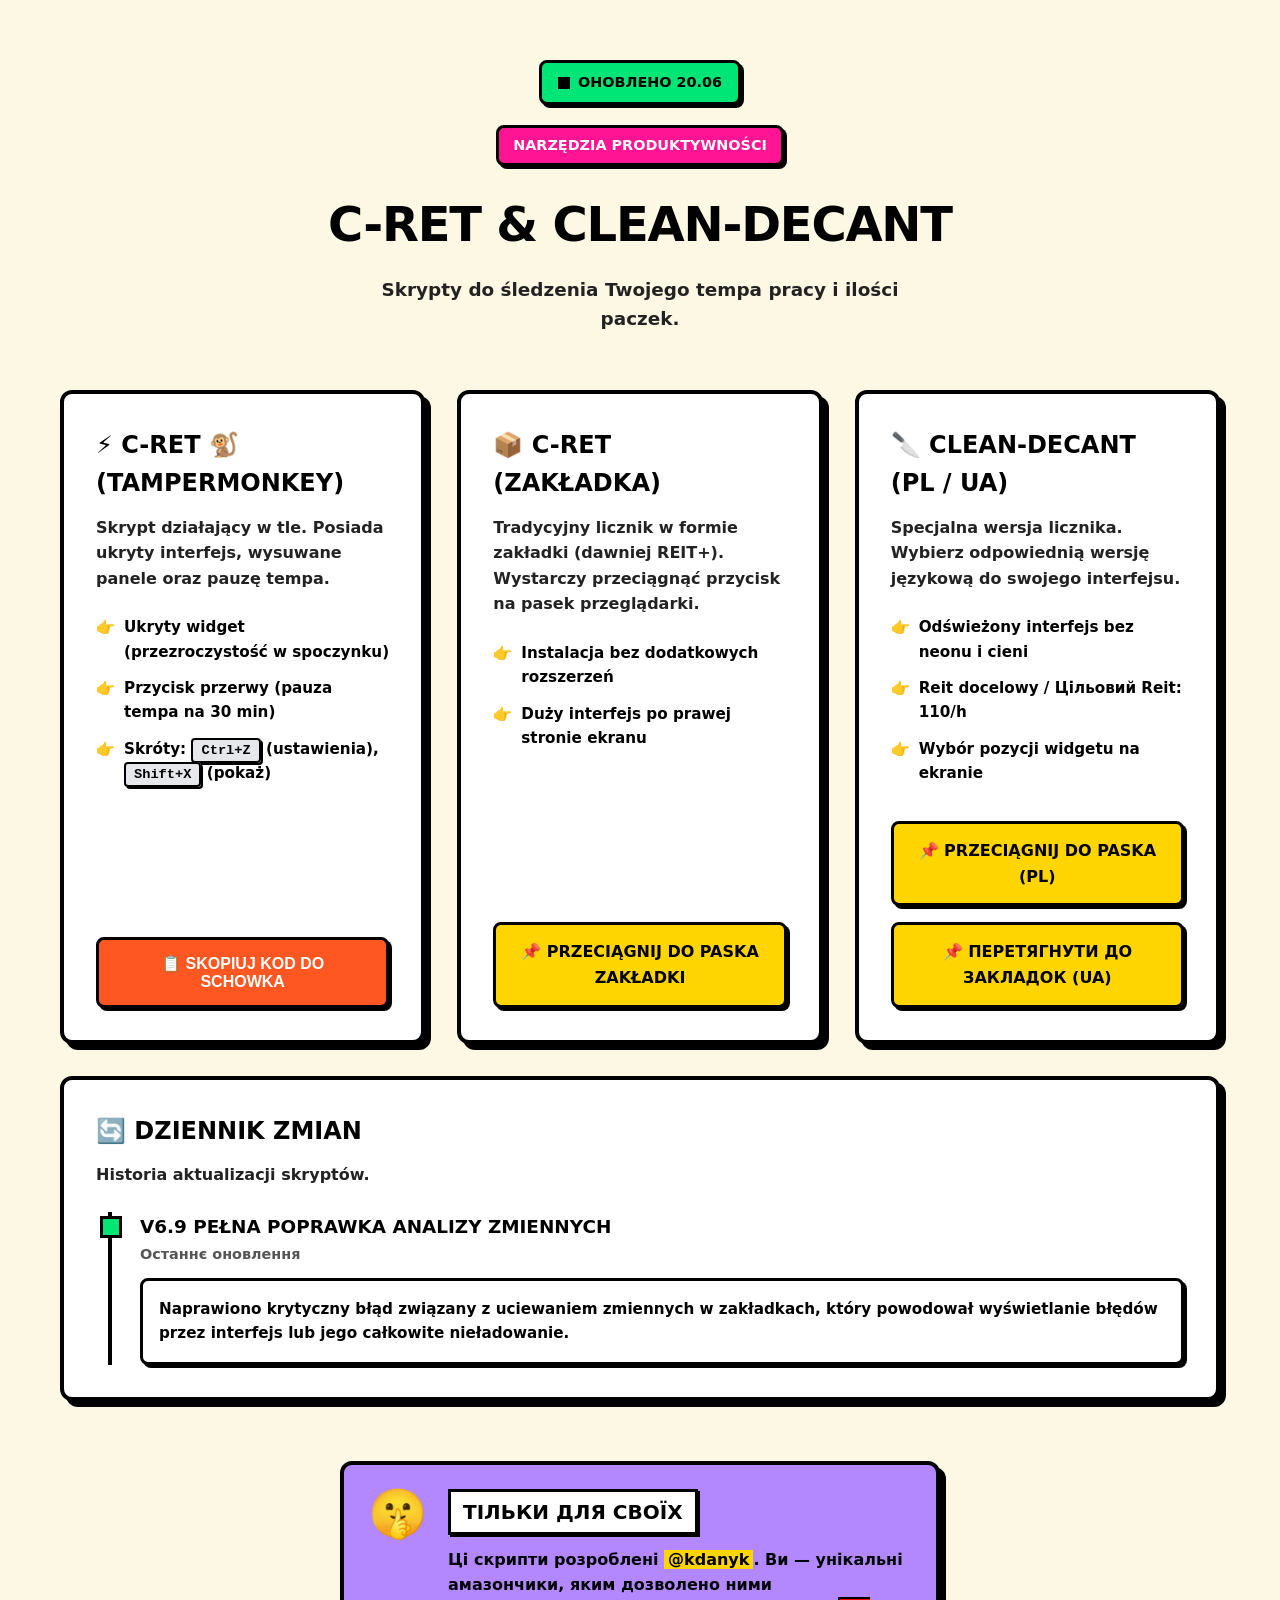
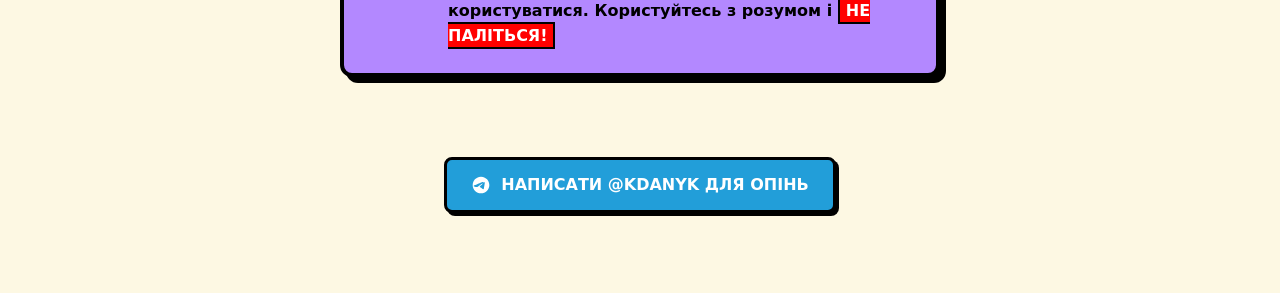
==== index.html @ fce62eb6 "Update index.html" ====
<!DOCTYPE html>
<html lang="pl">
<head>
  <meta charset="UTF-8">
  <meta name="viewport" content="width=device-width, initial-scale=1.0">
  <title>C-RET & Narzędzia | Skrypty</title>
  <link rel="stylesheet" href="css/style.css">
</head>
<body>

  <div class="container">
    <header>
      <div class="status-badge status-online" id="script-status">
        <span class="pulse-dot"></span>
        <span class="status-text"> Оновлено 20.06</span>
      </div>
      
      <br>

      <div class="badge">Narzędzia produktywności</div>
      
      <h1>C-RET & Clean-Decant</h1>
      <p>Skrypty do śledzenia Twojego tempa pracy i ilości paczek.</p>
    </header>

    <div class="cards-grid">
      
      <div class="card">
        <h2>⚡ C-RET 🐒(Tampermonkey)</h2>
        <p>Skrypt działający w tle. Posiada ukryty interfejs, wysuwane panele oraz pauzę tempa.</p>
        <ul class="features-list">
          <li>Ukryty widget (przezroczystość w spoczynku)</li>
          <li>Przycisk przerwy (pauza tempa na 30 min)</li>
          <li>Skróty: <code>Ctrl+Z</code> (ustawienia), <code>Shift+X</code> (pokaż)</li>
        </ul>
        <button class="btn btn-primary" onclick="copyTampermonkeyCode()">
          📋 Skopiuj kod do schowka
        </button>
        <div id="status"></div>
      </div>

      <div class="card">
        <h2>📦 C-RET (Zakładka)</h2>
        <p>Tradycyjny licznik w formie zakładki (dawniej REIT+). Wystarczy przeciągnąć przycisk na pasek przeglądarki.</p>
        <ul class="features-list">
          <li>Instalacja bez dodatkowych rozszerzeń</li>
          <li>Duży interfejs po prawej stronie ekranu</li>
        </ul>
        <a id="cret-bookmark-btn" class="btn btn-secondary" href="#">
          📌 Przeciągnij do paska zakładki
        </a>
      </div>

      <div class="card">
        <h2>🔪 Clean-Decant (PL / UA)</h2>
        <p>Specjalna wersja licznika. Wybierz odpowiednią wersję językową do swojego interfejsu.</p>
        <ul class="features-list">
          <li>Odświeżony interfejs bez neonu i cieni</li>
          <li>Reit docelowy / Цільовий Reit: 110/h</li>
          <li>Wybór pozycji widgetu na ekranie</li>
        </ul>
        <div class="button-group">
          <a id="cd-pl-bookmark-btn" class="btn btn-secondary" href="#">
            📌 Przeciągnij do paska (PL)
          </a>
          <a id="cd-ua-bookmark-btn" class="btn btn-secondary" href="#">
            📌 Перетягнути до закладок (UA)
          </a>
        </div>
      </div>

      <div class="card full-width">
        <h2>🔄 Dziennik zmian</h2>
        <p style="margin-bottom: 24px;">Historia aktualizacji skryptów.</p>
        <div class="changelog-wrapper">
          <div class="changelog-item">
            <div class="changelog-version">v6.9 Pełna poprawka analizy zmiennych</div>
            <div class="changelog-date">Останнє оновлення</div>
            <div class="changelog-notes">
              Naprawiono krytyczny błąd związany z uciewaniem zmiennych w zakładkach, który powodował wyświetlanie błędów przez interfejs lub jego całkowite nieładowanie.
            </div>
          </div>
        </div>
      </div>

    </div> <div class="secret-box">
      <div class="secret-icon">🤫</div>
      <div class="secret-content">
        <h3>Тільки для своїх</h3>
        <p>
          Ці скрипти розроблені <strong>@kdanyk</strong>. Ви — унікальні амазончики, яким дозволено ними користуватися. Користуйтесь з розумом і <b>не паліться!</b>
        </p>
      </div>
    </div>

  </div> <footer>
    <a href="https://t.me/kdanyk" target="_blank" rel="noopener noreferrer" class="feedback-btn telegram-btn">
      <svg viewBox="0 0 24 24" width="20" height="20" fill="currentColor">
        <path d="M12 2C6.48 2 2 6.48 2 12s4.48 10 10 10 10-4.48 10-10S17.52 2 12 2zm4.64 6.8c-.15 1.58-.8 5.42-1.13 7.19-.14.75-.42 1-.68 1.03-.58.05-1.02-.38-1.58-.75-.88-.58-1.38-.94-2.23-1.5-.99-.65-.35-1.01.22-1.59.15-.15 2.71-2.48 2.76-2.69.01-.03.01-.14-.07-.19-.08-.05-.19-.02-.27.01-.12.05-1.96 1.25-5.54 3.69-.52.36-1 .53-1.42.52-.47-.01-1.37-.26-2.03-.48-.82-.27-1.47-.42-1.42-.88.03-.24.29-.48.79-.74 3.08-1.34 5.15-2.23 6.19-2.66 2.95-1.23 3.56-1.44 3.96-1.44.09 0 .28.02.39.09.09.06.14.16.15.26.01.12.01.21-.02.32z"/>
      </svg>
      Написати @kdanyk для опінь
    </a>
  </footer>

  <script src="js/main.js"></script>
</body>
</html>
---- css/style.css ----
/* =========================================
   Базові налаштування та змінні (Необруталізм)
========================================= */
:root {
  --bg-color: #FDF8E3;          /* Світло-жовтуватий фон */
  --card-bg: #FFFFFF;           /* Білий фон карток */
  --text-main: #000000;         /* Жорсткий чорний текст */
  --text-muted: #222222;        
  --accent-primary: #FF5722;    /* Яскраво-помаранчевий */
  --accent-secondary: #FFD500;  /* Жовтий акцент */
  --accent-pink: #FF1493;       /* Неоново-рожевий */
  --border-color: #000000;      /* Тільки чорні рамки! */
  
  /* Жорсткі тіні - фішка необруталізму */
  --brutal-shadow: 6px 6px 0px #000000; 
  --brutal-shadow-hover: 8px 8px 0px #000000;
  --brutal-shadow-sm: 3px 3px 0px #000000;
}

* {
  margin: 0;
  padding: 0;
  box-sizing: border-box;
}

body {
  background-color: var(--bg-color);
  color: var(--text-main);
  font-family: 'Inter', system-ui, -apple-system, sans-serif;
  line-height: 1.6;
  -webkit-font-smoothing: antialiased;
  font-weight: 500; /* Робимо текст трохи жирнішим для стилю */
}

/* =========================================
   Макет та Хедер
========================================= */
.container {
  max-width: 1200px;
  margin: 0 auto;
  padding: 60px 20px 40px;
}

header {
  text-align: center;
  margin-bottom: 56px;
}

/* Бейдж в хедері */
.badge {
  display: inline-block;
  background-color: var(--accent-pink);
  color: #FFFFFF;
  padding: 6px 14px;
  font-size: 0.9rem;
  font-weight: 800;
  text-transform: uppercase;
  margin-bottom: 20px;
  border: 3px solid var(--border-color);
  box-shadow: var(--brutal-shadow-sm);
  border-radius: 8px; /* Менш круглі кути */
}

header h1 {
  font-size: 3rem;
  font-weight: 900;
  color: #000000;
  margin-bottom: 12px;
  letter-spacing: -0.025em;
  text-transform: uppercase;
}

header p {
  color: var(--text-muted);
  font-size: 1.15rem;
  font-weight: 600;
  max-width: 600px;
  margin: 0 auto;
}

/* =========================================
   Сітка карток
========================================= */
.cards-grid {
  display: grid;
  grid-template-columns: repeat(auto-fit, minmax(320px, 1fr));
  gap: 32px; /* Трохи збільшив відступ між жорсткими тінями */
}

.card {
  background: var(--card-bg);
  border-radius: 12px;
  padding: 32px;
  border: 4px solid var(--border-color); /* Товста рамка */
  box-shadow: var(--brutal-shadow);      /* Суцільна тінь */
  transition: all 0.2s ease;
  display: flex;
  flex-direction: column;
}

/* Ефект "підняття" при наведенні */
.card:hover {
  transform: translate(-3px, -3px);
  box-shadow: var(--brutal-shadow-hover);
}

.card.full-width {
  grid-column: 1 / -1;
}

.card h2 {
  font-size: 1.5rem;
  font-weight: 900;
  margin-bottom: 12px;
  color: #000000;
  text-transform: uppercase;
}

.card p {
  color: var(--text-muted);
  font-size: 1rem;
  margin-bottom: 24px;
  font-weight: 600;
}

/* =========================================
   Списки (Особливості)
========================================= */
.features-list {
  list-style: none;
  margin-bottom: auto; 
  padding-bottom: 24px;
}

.features-list li {
  position: relative;
  padding-left: 28px;
  margin-bottom: 12px;
  font-size: 0.95rem;
  color: var(--text-main);
  font-weight: 600;
}

.features-list li::before {
  content: '👉'; /* Змінив галочку на більш фановий емодзі */
  position: absolute;
  left: 0;
  top: 0;
}

code {
  background-color: #E5E7EB;
  color: #000000; 
  padding: 3px 8px;
  border-radius: 4px;
  font-family: 'Courier New', Courier, monospace;
  font-size: 0.9em;
  font-weight: 800;
  border: 2px solid #000000;
  box-shadow: 2px 2px 0px #000000;
}

/* =========================================
   Кнопки
========================================= */
.btn {
  display: block;
  width: 100%;
  text-align: center;
  padding: 14px 20px;
  border-radius: 8px;
  font-weight: 900;
  font-size: 1rem;
  text-decoration: none;
  text-transform: uppercase;
  cursor: pointer;
  transition: all 0.1s ease; /* Швидша реакція */
  border: 3px solid var(--border-color);
}

.btn-primary {
  background-color: var(--accent-primary);
  color: #FFFFFF;
  box-shadow: var(--brutal-shadow-sm);
}

/* Ефект "натискання" фізичної кнопки */
.btn-primary:active, .btn-secondary:active, .btn:active {
  transform: translate(3px, 3px);
  box-shadow: 0px 0px 0px #000000;
}

.btn-secondary {
  background-color: var(--accent-secondary);
  color: #000000;
  box-shadow: var(--brutal-shadow-sm);
}

.button-group {
  display: flex;
  flex-direction: column;
  gap: 16px;
  margin-top: auto;
}

/* =========================================
   Журнал змін (Changelog)
========================================= */
.changelog-wrapper {
  border-left: 4px solid var(--border-color);
  margin-left: 12px;
  padding-left: 28px;
  position: relative;
}

.changelog-item {
  position: relative;
}

.changelog-item::before {
  content: '';
  position: absolute;
  left: -40px;
  top: 4px;
  width: 16px;
  height: 16px;
  border-radius: 0; /* Квадратна точка замість круглої */
  background: #00E676; /* Яскраво-зелений */
  border: 3px solid var(--border-color); 
}

.changelog-version {
  font-weight: 900;
  color: #000000;
  font-size: 1.15rem;
  margin-bottom: 2px;
  text-transform: uppercase;
}

.changelog-date {
  font-size: 0.9rem;
  color: #555555;
  font-weight: 700;
  margin-bottom: 12px;
}

.changelog-notes {
  color: var(--text-main);
  font-size: 0.95rem;
  font-weight: 600;
  background: #FFFFFF;
  padding: 16px;
  border-radius: 8px;
  border: 3px solid var(--border-color);
  box-shadow: var(--brutal-shadow-sm);
  line-height: 1.6;
}

/* =========================================
   Футер
========================================= */
footer {
  text-align: center;
  padding: 40px 20px 80px;
}

.feedback-btn {
  display: inline-flex;
  align-items: center;
  gap: 10px;
  padding: 12px 24px;
  background: #FFFFFF;
  border: 3px solid var(--border-color);
  border-radius: 8px;
  color: #000000;
  text-decoration: none;
  font-size: 1rem;
  font-weight: 800;
  text-transform: uppercase;
  transition: all 0.1s ease;
  box-shadow: var(--brutal-shadow-sm);
}

.feedback-btn:active {
  transform: translate(3px, 3px);
  box-shadow: 0px 0px 0px #000000;
}

#status {
  text-align: center;
  font-size: 0.9rem;
  font-weight: 800;
  color: #000000; 
  background: #00E676;
  margin-top: 12px;
  min-height: 1.5em;
  padding: 2px;
  border-radius: 4px;
}
#status:empty {
  display: none;
}

/* =========================================
   Секретний блок (Тільки для своїх)
========================================= */
.secret-box {
  max-width: 600px;
  margin: 60px auto 0;
  background: #B388FF; /* Яскраво-фіолетовий для контрасту */
  color: #000000;
  border-radius: 12px;
  padding: 24px;
  display: flex;
  align-items: flex-start;
  gap: 20px;
  border: 4px solid var(--border-color);
  box-shadow: var(--brutal-shadow);
}

.secret-icon {
  font-size: 3rem;
  line-height: 1;
}

.secret-content {
  flex: 1;
  min-width: 0;
}

.secret-content h3 {
  font-size: 1.25rem;
  font-weight: 900;
  color: #000000; 
  background: #FFFFFF; /* Виділяємо заголовок як маркер */
  display: inline-block;
  padding: 4px 12px;
  border: 3px solid var(--border-color);
  margin-bottom: 12px;
  text-transform: uppercase;
  box-shadow: 2px 2px 0px #000000;
}

.secret-content p {
  font-size: 1rem;
  font-weight: 600;
  color: #000000;
  line-height: 1.6;
  margin: 0;
  white-space: normal;
  word-wrap: break-word;
  overflow: visible;
  display: block;
  -webkit-line-clamp: unset;
}

.secret-content strong {
  color: #000000;
  font-weight: 900;
  background: #FFD500;
  padding: 0 4px;
}

.secret-content b {
  color: #FFFFFF;
  background: #FF0000; /* Жорсткий червоний акцент на "не паліться" */
  font-weight: 900;
  padding: 2px 6px;
  border: 2px solid #000000;
  text-transform: uppercase;
}

/* =========================================
   Стилізація кнопки Telegram
========================================= */
.telegram-btn {
  background: #229ED9; /* Офіційний колір Telegram */
  color: #FFFFFF;
}

.telegram-btn svg {
  transition: transform 0.2s ease;
}

.telegram-btn:hover svg {
  transform: scale(1.2) rotate(-10deg);
}

/* =========================================
   Бейдж статусу (з минулої розмови)
========================================= */
.status-badge {
  display: inline-flex;
  align-items: center;
  gap: 8px;
  padding: 8px 16px;
  border-radius: 8px;
  font-size: 0.9rem;
  font-weight: 900;
  text-transform: uppercase;
  margin-bottom: 20px;
  border: 3px solid var(--border-color);
  box-shadow: var(--brutal-shadow-sm);
}

.status-online {
  background-color: #00E676; /* Неоновий зелений */
  color: #000000;
}

.status-updating {
  background-color: #FF0000;
  color: #FFFFFF;
}

.pulse-dot {
  width: 12px;
  height: 12px;
  background-color: #000000;
  border-radius: 0; /* Робимо крапку квадратною */
  animation: none; /* У бруталізмі краще без плавних пульсацій */
}
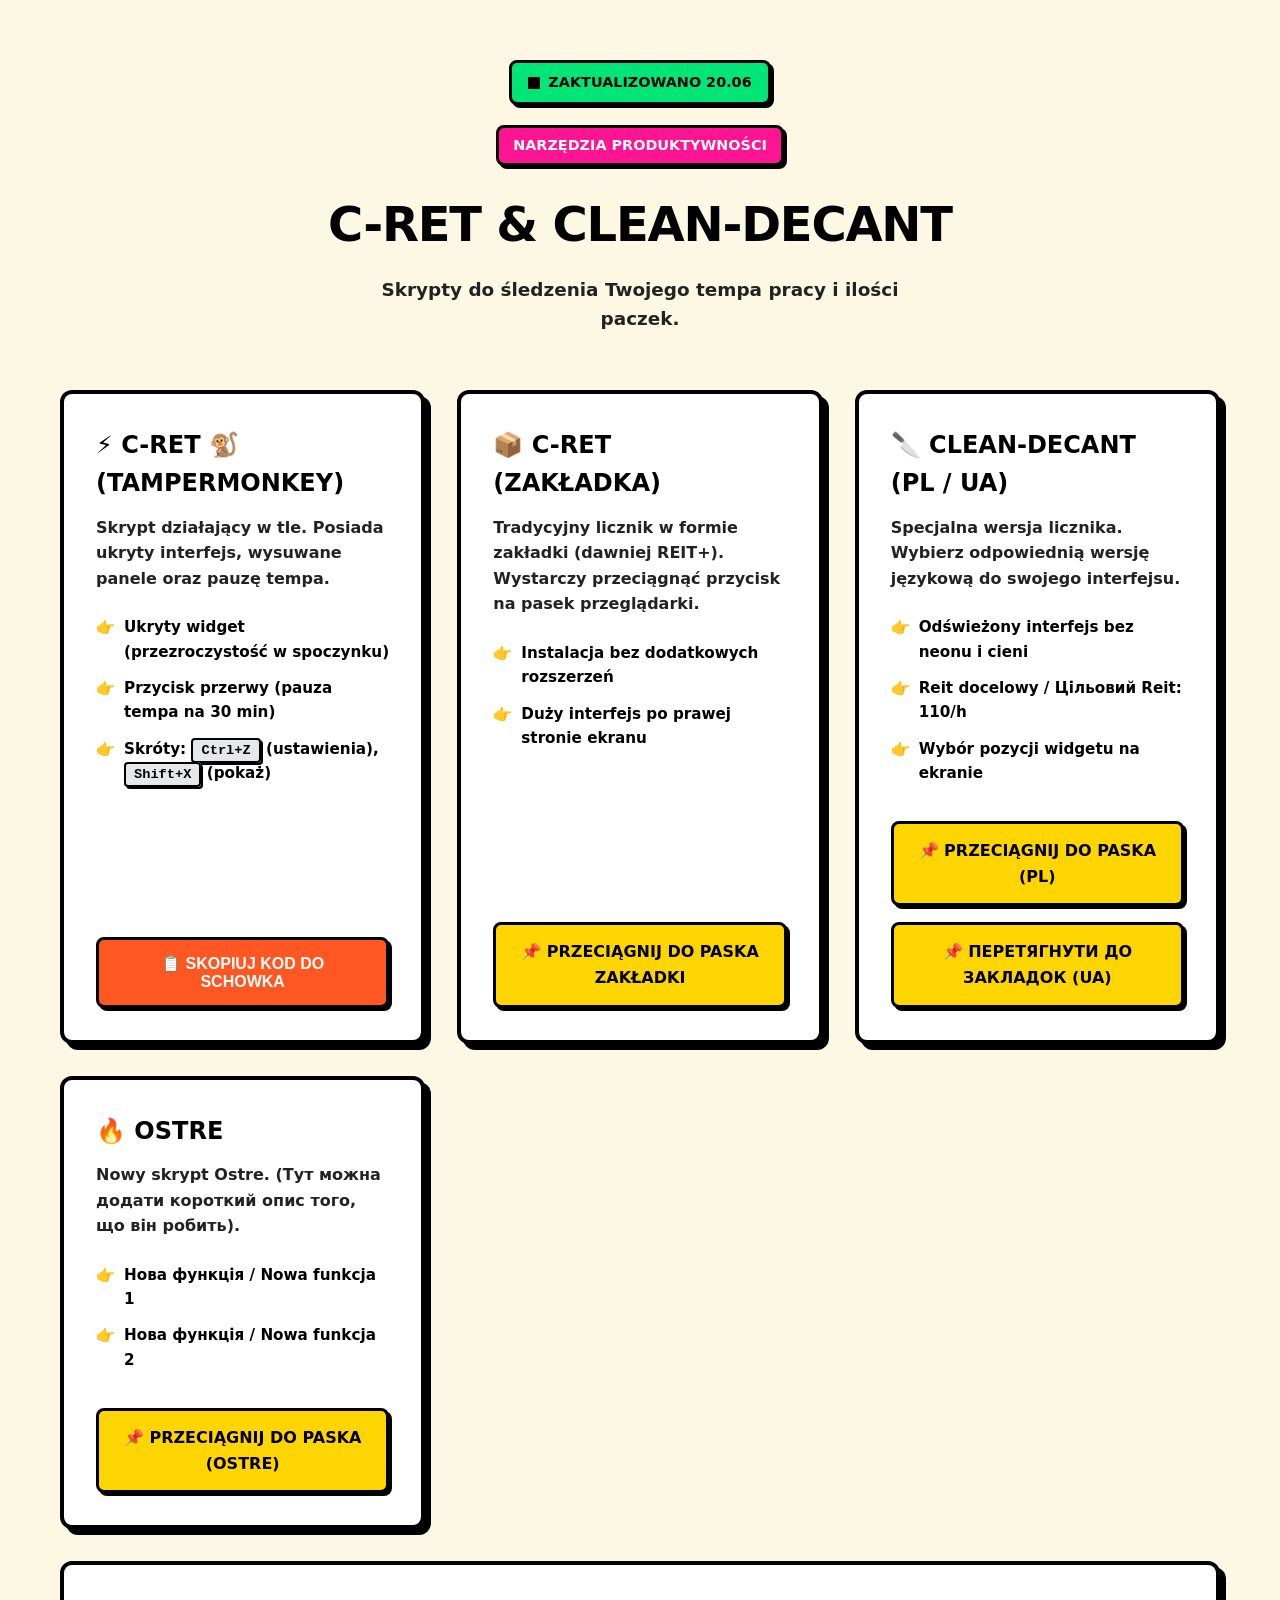
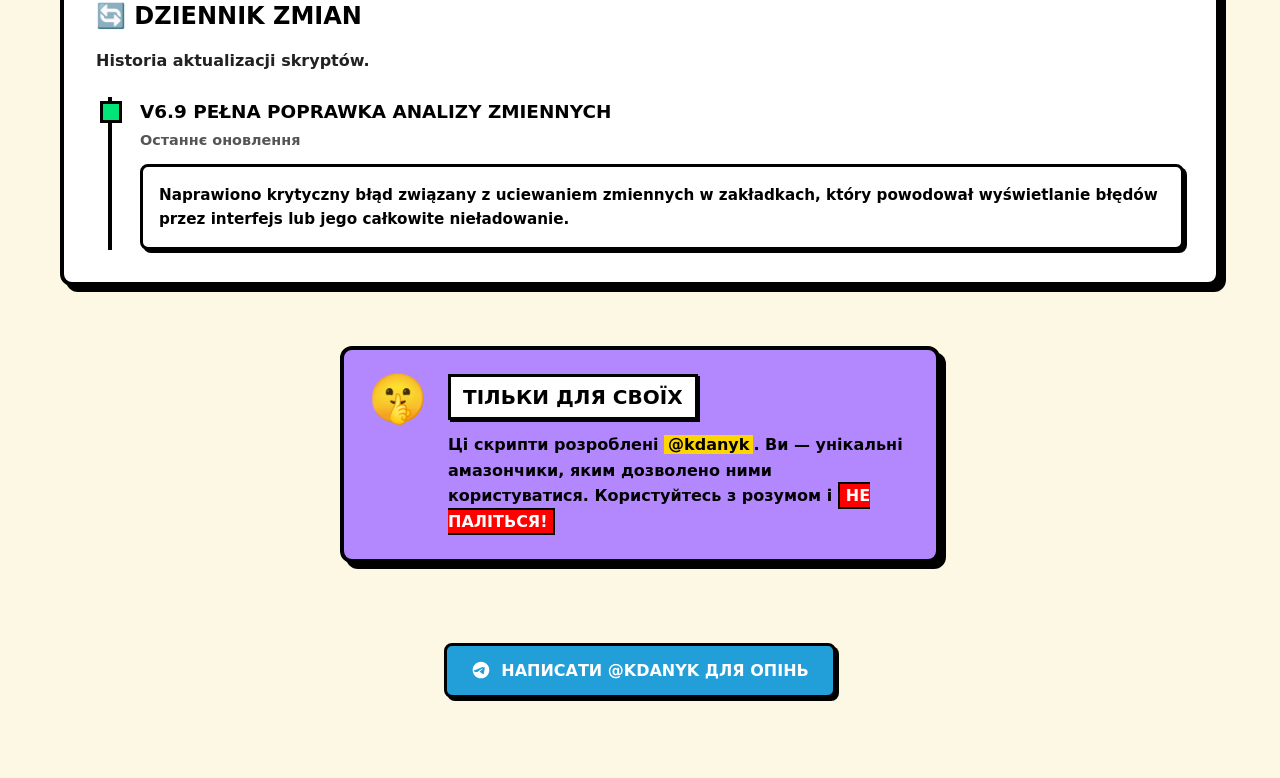
==== commit e91aabe8: "Update index.html" ====
--- a/index.html
+++ b/index.html
@@ -12,7 +12,7 @@
     <header>
       <div class="status-badge status-online" id="script-status">
         <span class="pulse-dot"></span>
-        <span class="status-text"> Оновлено 20.06</span>
+        <span class="status-text"> Zaktualizowano 20.06</span>
       </div>
       
       <br>
@@ -69,6 +69,18 @@
         </div>
       </div>
 
+      <div class="card">
+        <h2>🔥 Ostre</h2>
+        <p>Nowy skrypt Ostre. (Тут можна додати короткий опис того, що він робить).</p>
+        <ul class="features-list">
+          <li>Нова функція / Nowa funkcja 1</li>
+          <li>Нова функція / Nowa funkcja 2</li>
+        </ul>
+        <a id="ostre-bookmark-btn" class="btn btn-secondary" href="#">
+          📌 Przeciągnij do paska (Ostre)
+        </a>
+      </div>
+
       <div class="card full-width">
         <h2>🔄 Dziennik zmian</h2>
         <p style="margin-bottom: 24px;">Historia aktualizacji skryptów.</p>
@@ -83,7 +95,9 @@
         </div>
       </div>
 
-    </div> <div class="secret-box">
+    </div> 
+    
+    <div class="secret-box">
       <div class="secret-icon">🤫</div>
       <div class="secret-content">
         <h3>Тільки для своїх</h3>
@@ -93,7 +107,9 @@
       </div>
     </div>
 
-  </div> <footer>
+  </div> 
+  
+  <footer>
     <a href="https://t.me/kdanyk" target="_blank" rel="noopener noreferrer" class="feedback-btn telegram-btn">
       <svg viewBox="0 0 24 24" width="20" height="20" fill="currentColor">
         <path d="M12 2C6.48 2 2 6.48 2 12s4.48 10 10 10 10-4.48 10-10S17.52 2 12 2zm4.64 6.8c-.15 1.58-.8 5.42-1.13 7.19-.14.75-.42 1-.68 1.03-.58.05-1.02-.38-1.58-.75-.88-.58-1.38-.94-2.23-1.5-.99-.65-.35-1.01.22-1.59.15-.15 2.71-2.48 2.76-2.69.01-.03.01-.14-.07-.19-.08-.05-.19-.02-.27.01-.12.05-1.96 1.25-5.54 3.69-.52.36-1 .53-1.42.52-.47-.01-1.37-.26-2.03-.48-.82-.27-1.47-.42-1.42-.88.03-.24.29-.48.79-.74 3.08-1.34 5.15-2.23 6.19-2.66 2.95-1.23 3.56-1.44 3.96-1.44.09 0 .28.02.39.09.09.06.14.16.15.26.01.12.01.21-.02.32z"/>
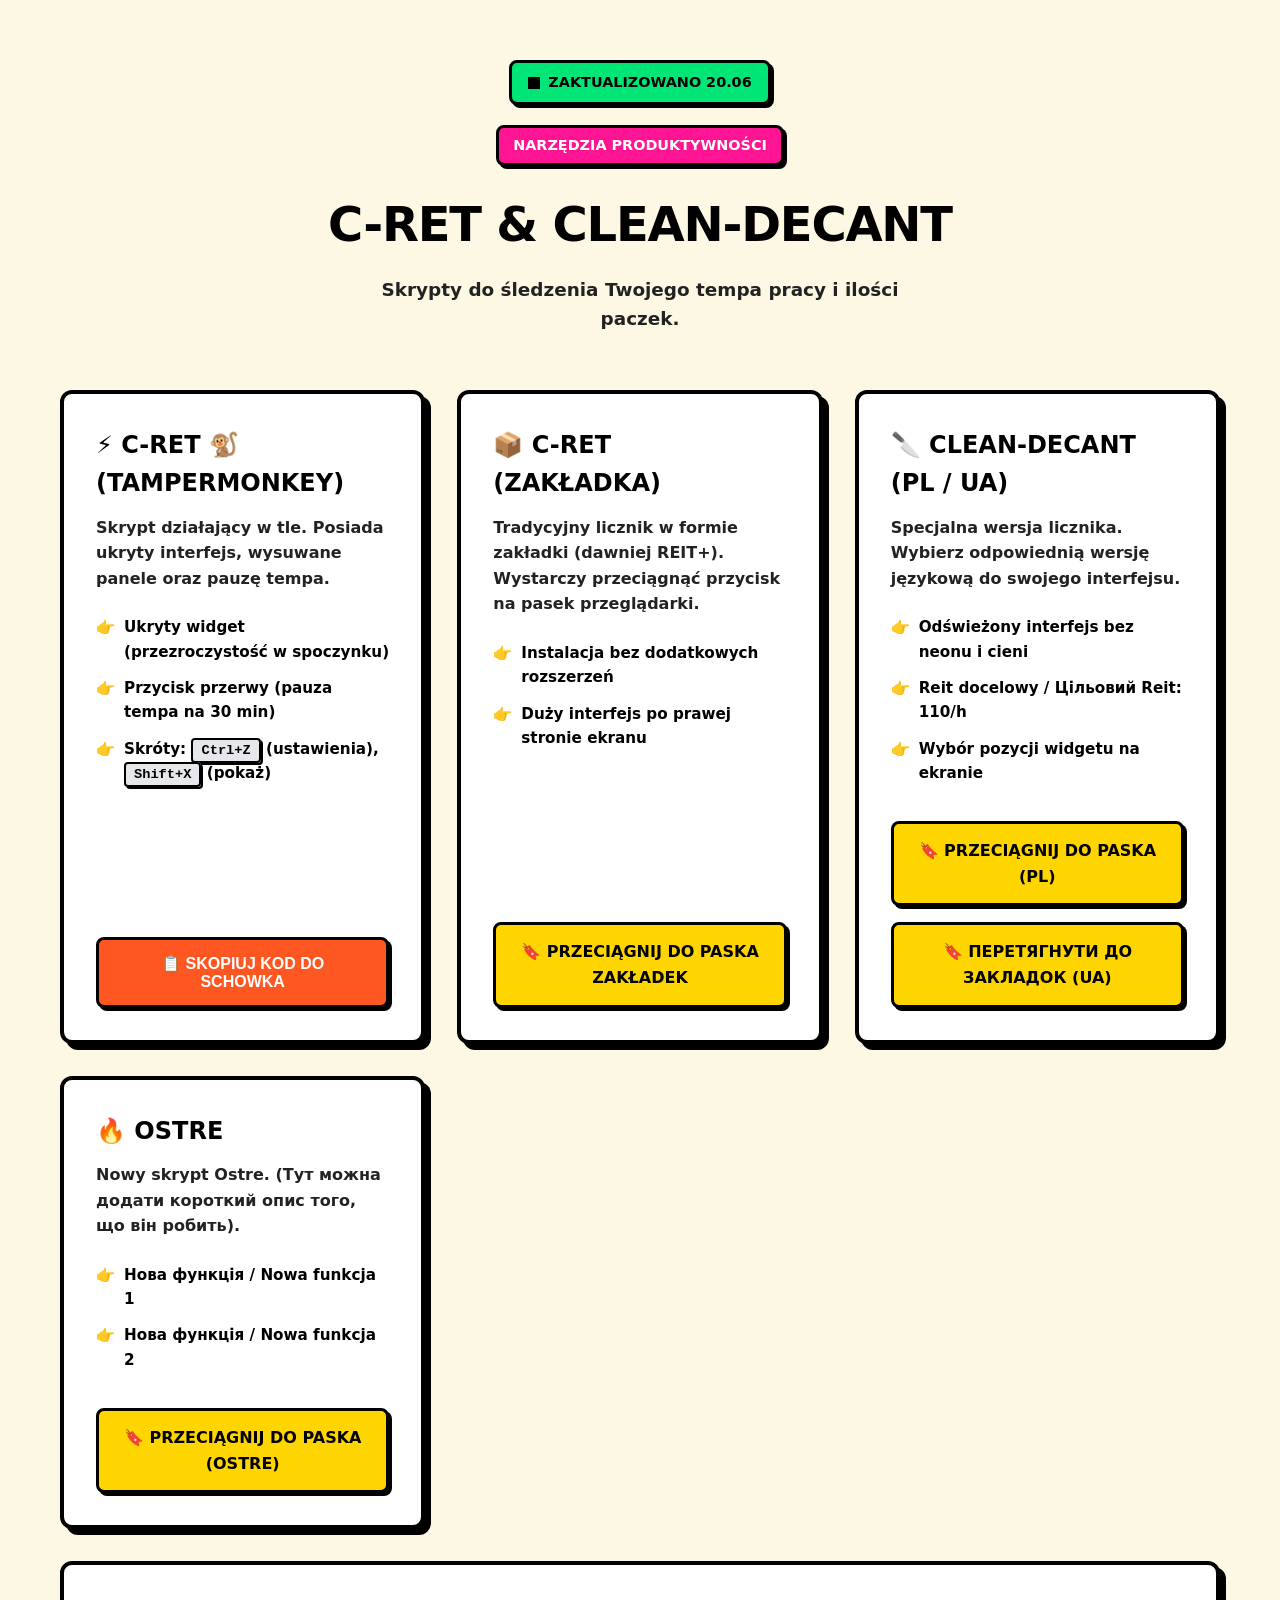
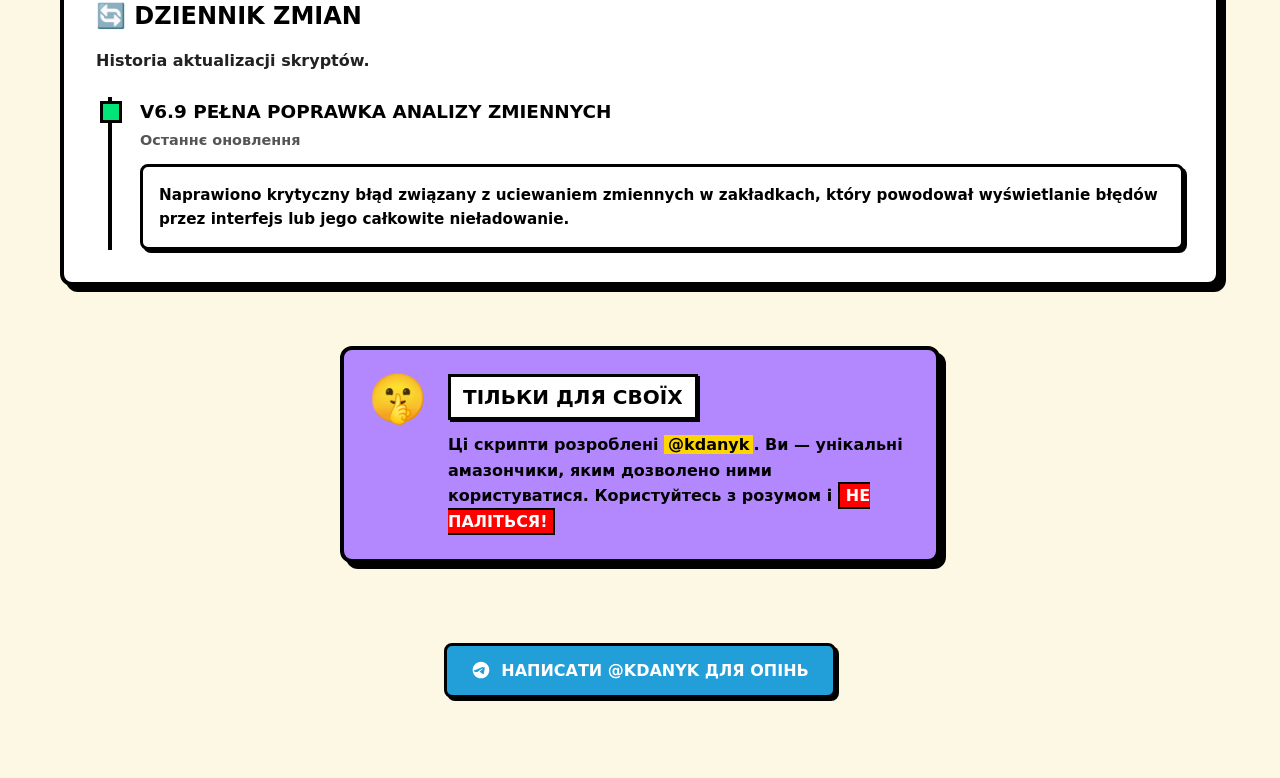
==== commit 8154e8a6: "Update index.html" ====
--- a/index.html
+++ b/index.html
@@ -118,6 +118,7 @@
     </a>
   </footer>
 
+  <script src="skripst/ostre.js"></script>
   <script src="js/main.js"></script>
 </body>
 </html>
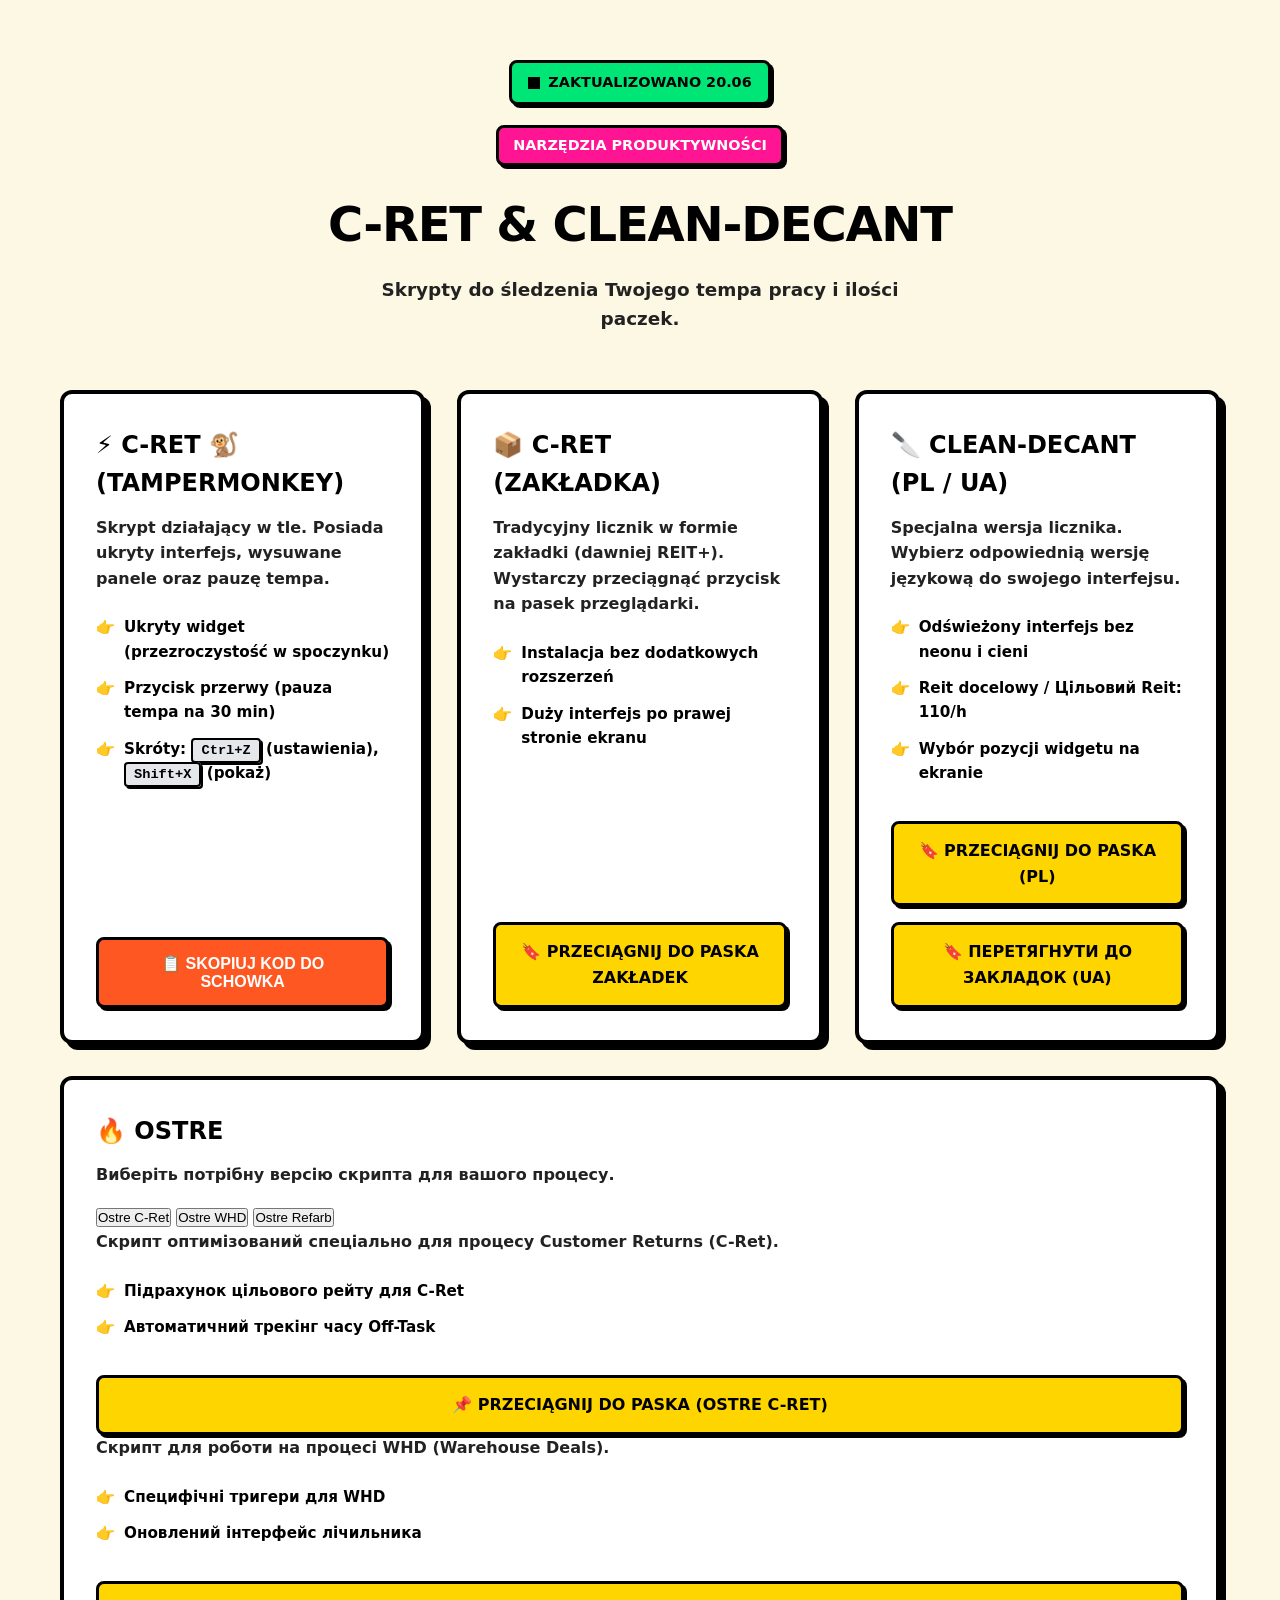
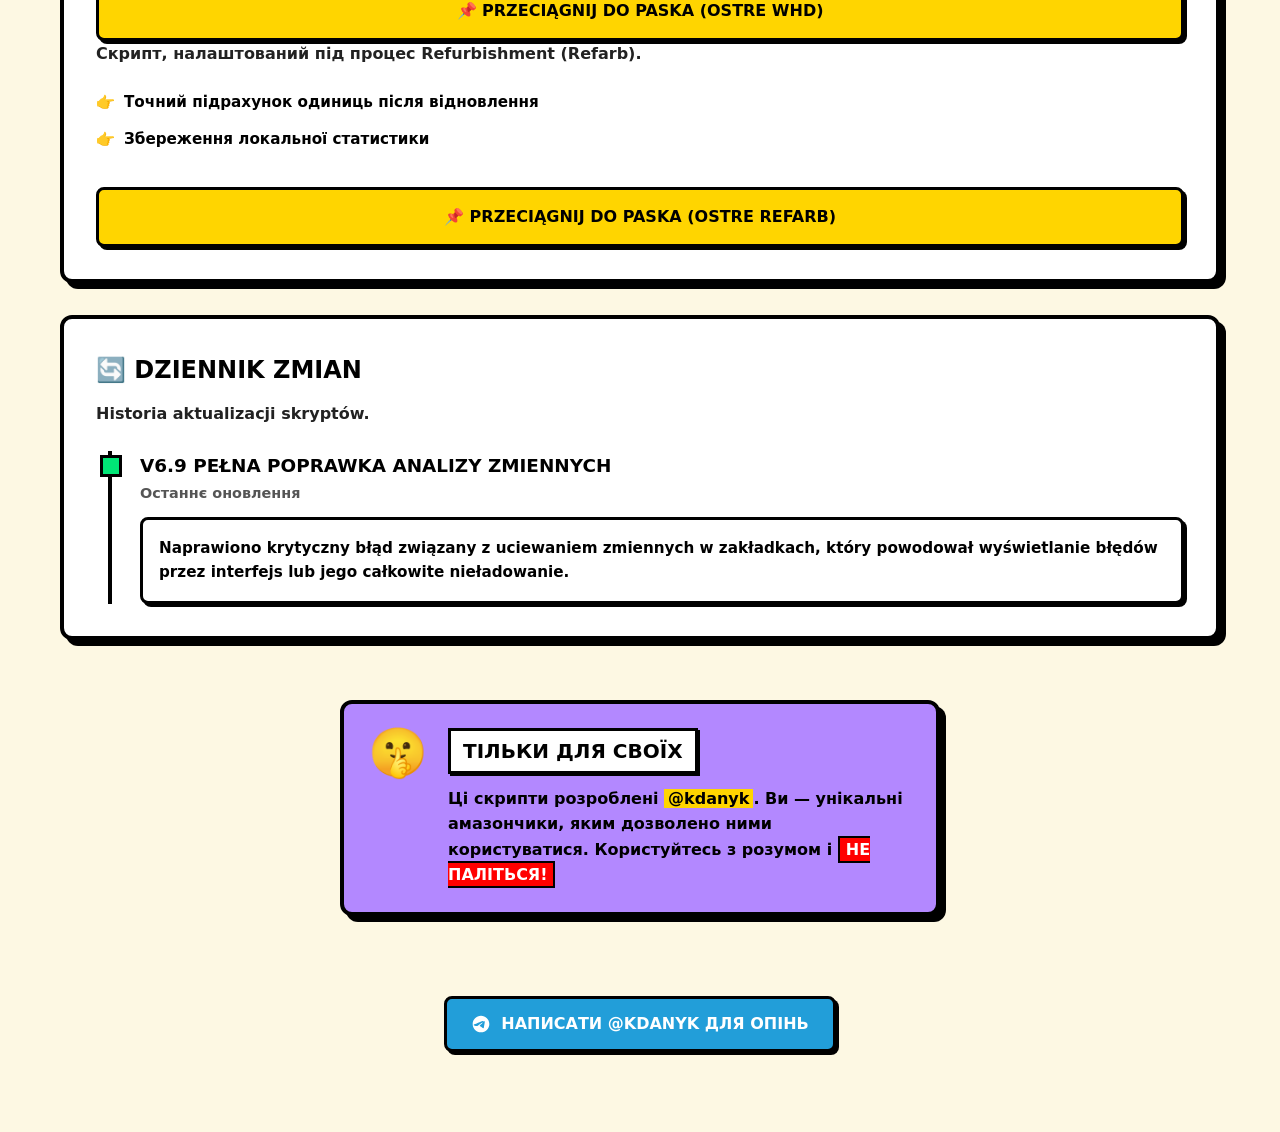
==== commit e3df60f9: "Update index.html" ====
--- a/index.html
+++ b/index.html
@@ -69,16 +69,48 @@
         </div>
       </div>
 
-      <div class="card">
+      <div class="card full-width">
         <h2>🔥 Ostre</h2>
-        <p>Nowy skrypt Ostre. (Тут можна додати короткий опис того, що він робить).</p>
-        <ul class="features-list">
-          <li>Нова функція / Nowa funkcja 1</li>
-          <li>Нова функція / Nowa funkcja 2</li>
-        </ul>
-        <a id="ostre-bookmark-btn" class="btn btn-secondary" href="#">
-          📌 Przeciągnij do paska (Ostre)
-        </a>
+        <p style="margin-bottom: 16px;">Виберіть потрібну версію скрипта для вашого процесу.</p>
+        
+        <div class="tabs-header">
+          <button class="tab-btn active" data-tab="tab-cret">Ostre C-Ret</button>
+          <button class="tab-btn" data-tab="tab-whd">Ostre WHD</button>
+          <button class="tab-btn" data-tab="tab-refarb">Ostre Refarb</button>
+        </div>
+
+        <div class="tab-content active" id="tab-cret">
+          <p>Скрипт оптимізований спеціально для процесу Customer Returns (C-Ret).</p>
+          <ul class="features-list">
+            <li>Підрахунок цільового рейту для C-Ret</li>
+            <li>Автоматичний трекінг часу Off-Task</li>
+          </ul>
+          <a id="ostre-cret-btn" class="btn btn-secondary" href="#">
+            📌 Przeciągnij do paska (Ostre C-Ret)
+          </a>
+        </div>
+
+        <div class="tab-content" id="tab-whd">
+          <p>Скрипт для роботи на процесі WHD (Warehouse Deals).</p>
+          <ul class="features-list">
+            <li>Специфічні тригери для WHD</li>
+            <li>Оновлений інтерфейс лічильника</li>
+          </ul>
+          <a id="ostre-whd-btn" class="btn btn-secondary" href="#">
+            📌 Przeciągnij do paska (Ostre WHD)
+          </a>
+        </div>
+
+        <div class="tab-content" id="tab-refarb">
+          <p>Скрипт, налаштований під процес Refurbishment (Refarb).</p>
+          <ul class="features-list">
+            <li>Точний підрахунок одиниць після відновлення</li>
+            <li>Збереження локальної статистики</li>
+          </ul>
+          <a id="ostre-refarb-btn" class="btn btn-secondary" href="#">
+            📌 Przeciągnij do paska (Ostre Refarb)
+          </a>
+        </div>
       </div>
 
       <div class="card full-width">
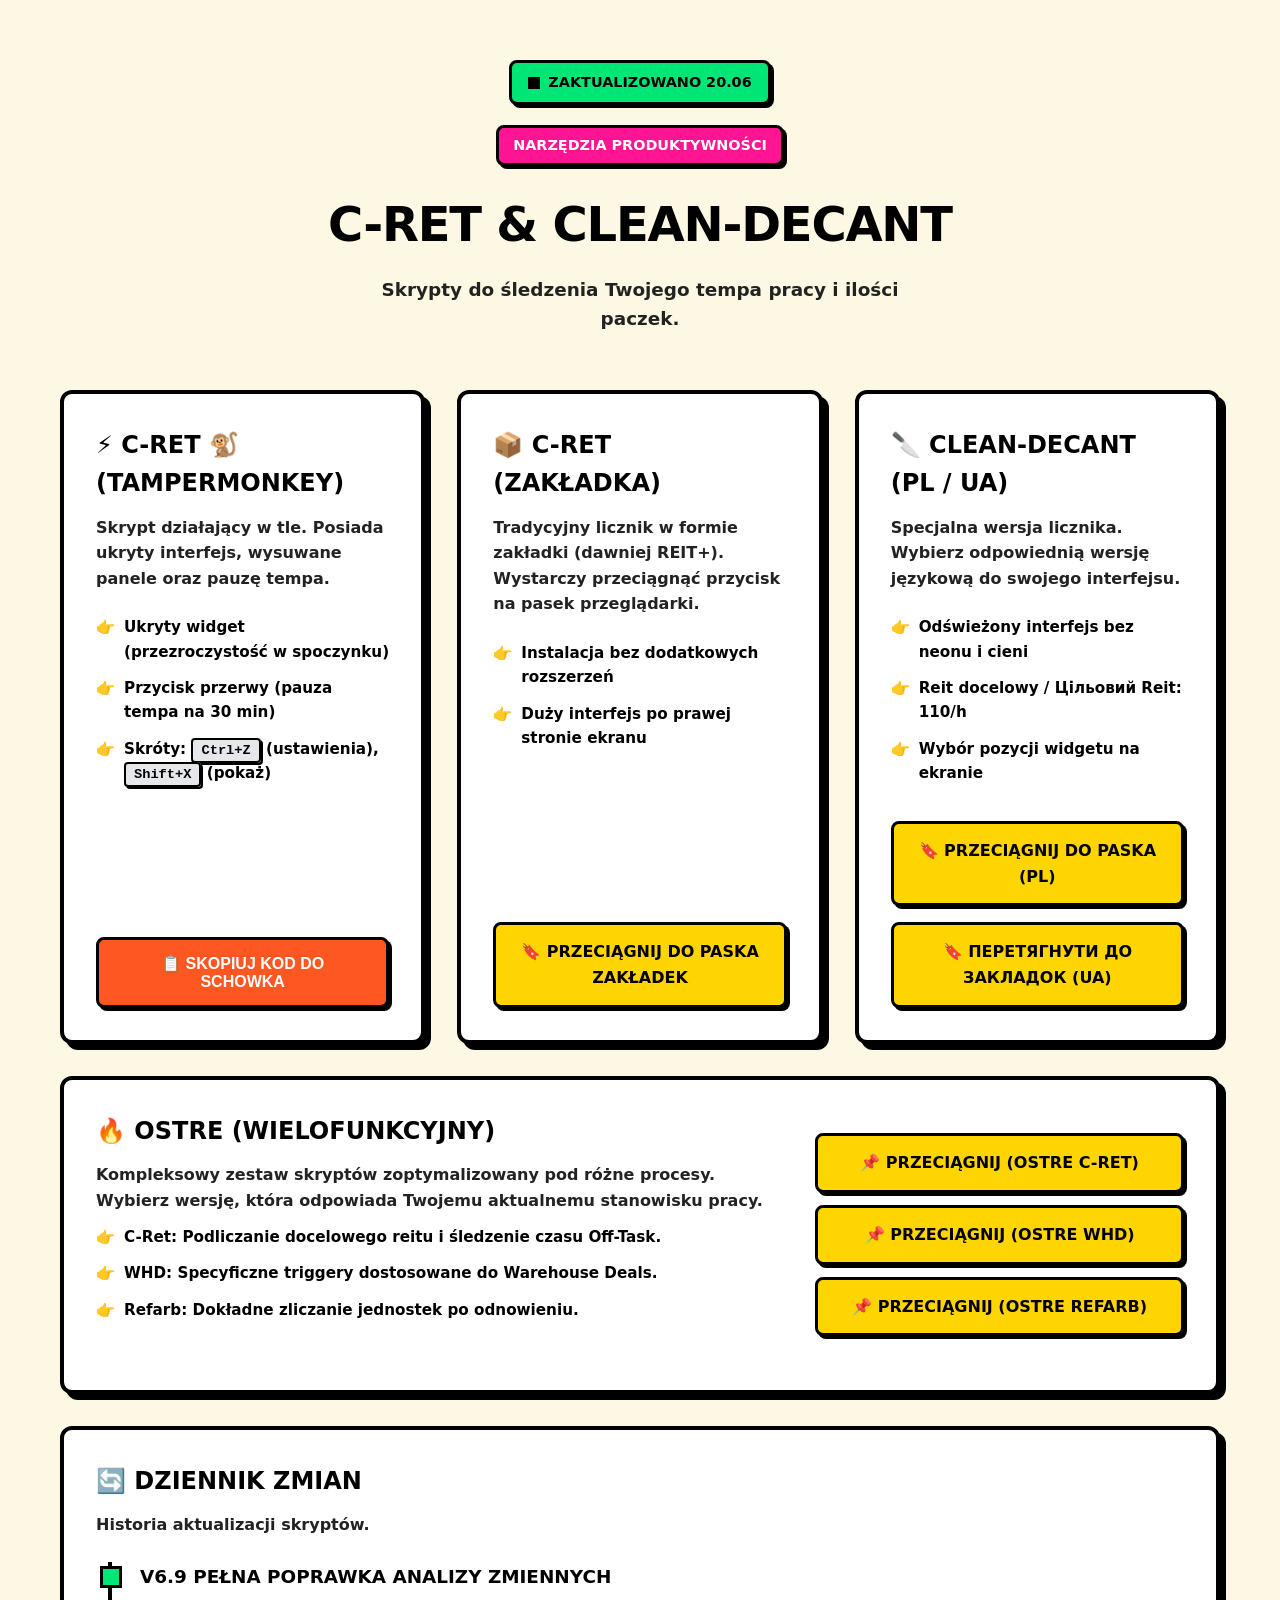
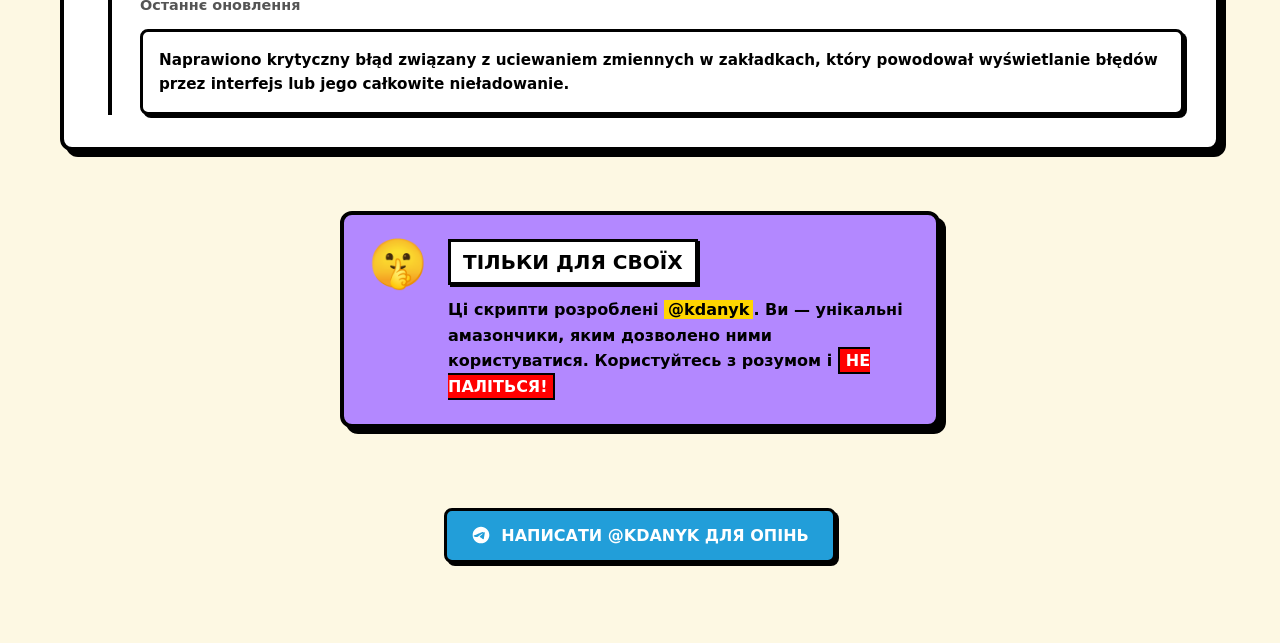
==== commit 6612b259: "Update index.html" ====
--- a/index.html
+++ b/index.html
@@ -70,46 +70,30 @@
       </div>
 
       <div class="card full-width">
-        <h2>🔥 Ostre</h2>
-        <p style="margin-bottom: 16px;">Виберіть потрібну версію скрипта для вашого процесу.</p>
-        
-        <div class="tabs-header">
-          <button class="tab-btn active" data-tab="tab-cret">Ostre C-Ret</button>
-          <button class="tab-btn" data-tab="tab-whd">Ostre WHD</button>
-          <button class="tab-btn" data-tab="tab-refarb">Ostre Refarb</button>
-        </div>
+        <div style="display: flex; flex-wrap: wrap; gap: 24px; align-items: center;">
+          
+          <div style="flex: 1 1 60%; min-width: 280px;">
+            <h2 style="margin-top: 0;">🔥 Ostre (Wielofunkcyjny)</h2>
+            <p style="margin-bottom: 12px;">Kompleksowy zestaw skryptów zoptymalizowany pod różne procesy. Wybierz wersję, która odpowiada Twojemu aktualnemu stanowisku pracy.</p>
+            <ul class="features-list">
+              <li><strong>C-Ret:</strong> Podliczanie docelowego reitu i śledzenie czasu Off-Task.</li>
+              <li><strong>WHD:</strong> Specyficzne triggery dostosowane do Warehouse Deals.</li>
+              <li><strong>Refarb:</strong> Dokładne zliczanie jednostek po odnowieniu.</li>
+            </ul>
+          </div>
 
-        <div class="tab-content active" id="tab-cret">
-          <p>Скрипт оптимізований спеціально для процесу Customer Returns (C-Ret).</p>
-          <ul class="features-list">
-            <li>Підрахунок цільового рейту для C-Ret</li>
-            <li>Автоматичний трекінг часу Off-Task</li>
-          </ul>
-          <a id="ostre-cret-btn" class="btn btn-secondary" href="#">
-            📌 Przeciągnij do paska (Ostre C-Ret)
-          </a>
-        </div>
+          <div style="flex: 1 1 30%; display: flex; flex-direction: column; gap: 12px; min-width: 220px;">
+            <a id="ostre-cret-btn" class="btn btn-secondary" href="#" style="text-align: center; justify-content: center;">
+              📌 Przeciągnij (Ostre C-Ret)
+            </a>
+            <a id="ostre-whd-btn" class="btn btn-secondary" href="#" style="text-align: center; justify-content: center;">
+              📌 Przeciągnij (Ostre WHD)
+            </a>
+            <a id="ostre-refarb-btn" class="btn btn-secondary" href="#" style="text-align: center; justify-content: center;">
+              📌 Przeciągnij (Ostre Refarb)
+            </a>
+          </div>
 
-        <div class="tab-content" id="tab-whd">
-          <p>Скрипт для роботи на процесі WHD (Warehouse Deals).</p>
-          <ul class="features-list">
-            <li>Специфічні тригери для WHD</li>
-            <li>Оновлений інтерфейс лічильника</li>
-          </ul>
-          <a id="ostre-whd-btn" class="btn btn-secondary" href="#">
-            📌 Przeciągnij do paska (Ostre WHD)
-          </a>
-        </div>
-
-        <div class="tab-content" id="tab-refarb">
-          <p>Скрипт, налаштований під процес Refurbishment (Refarb).</p>
-          <ul class="features-list">
-            <li>Точний підрахунок одиниць після відновлення</li>
-            <li>Збереження локальної статистики</li>
-          </ul>
-          <a id="ostre-refarb-btn" class="btn btn-secondary" href="#">
-            📌 Przeciągnij do paska (Ostre Refarb)
-          </a>
         </div>
       </div>
 
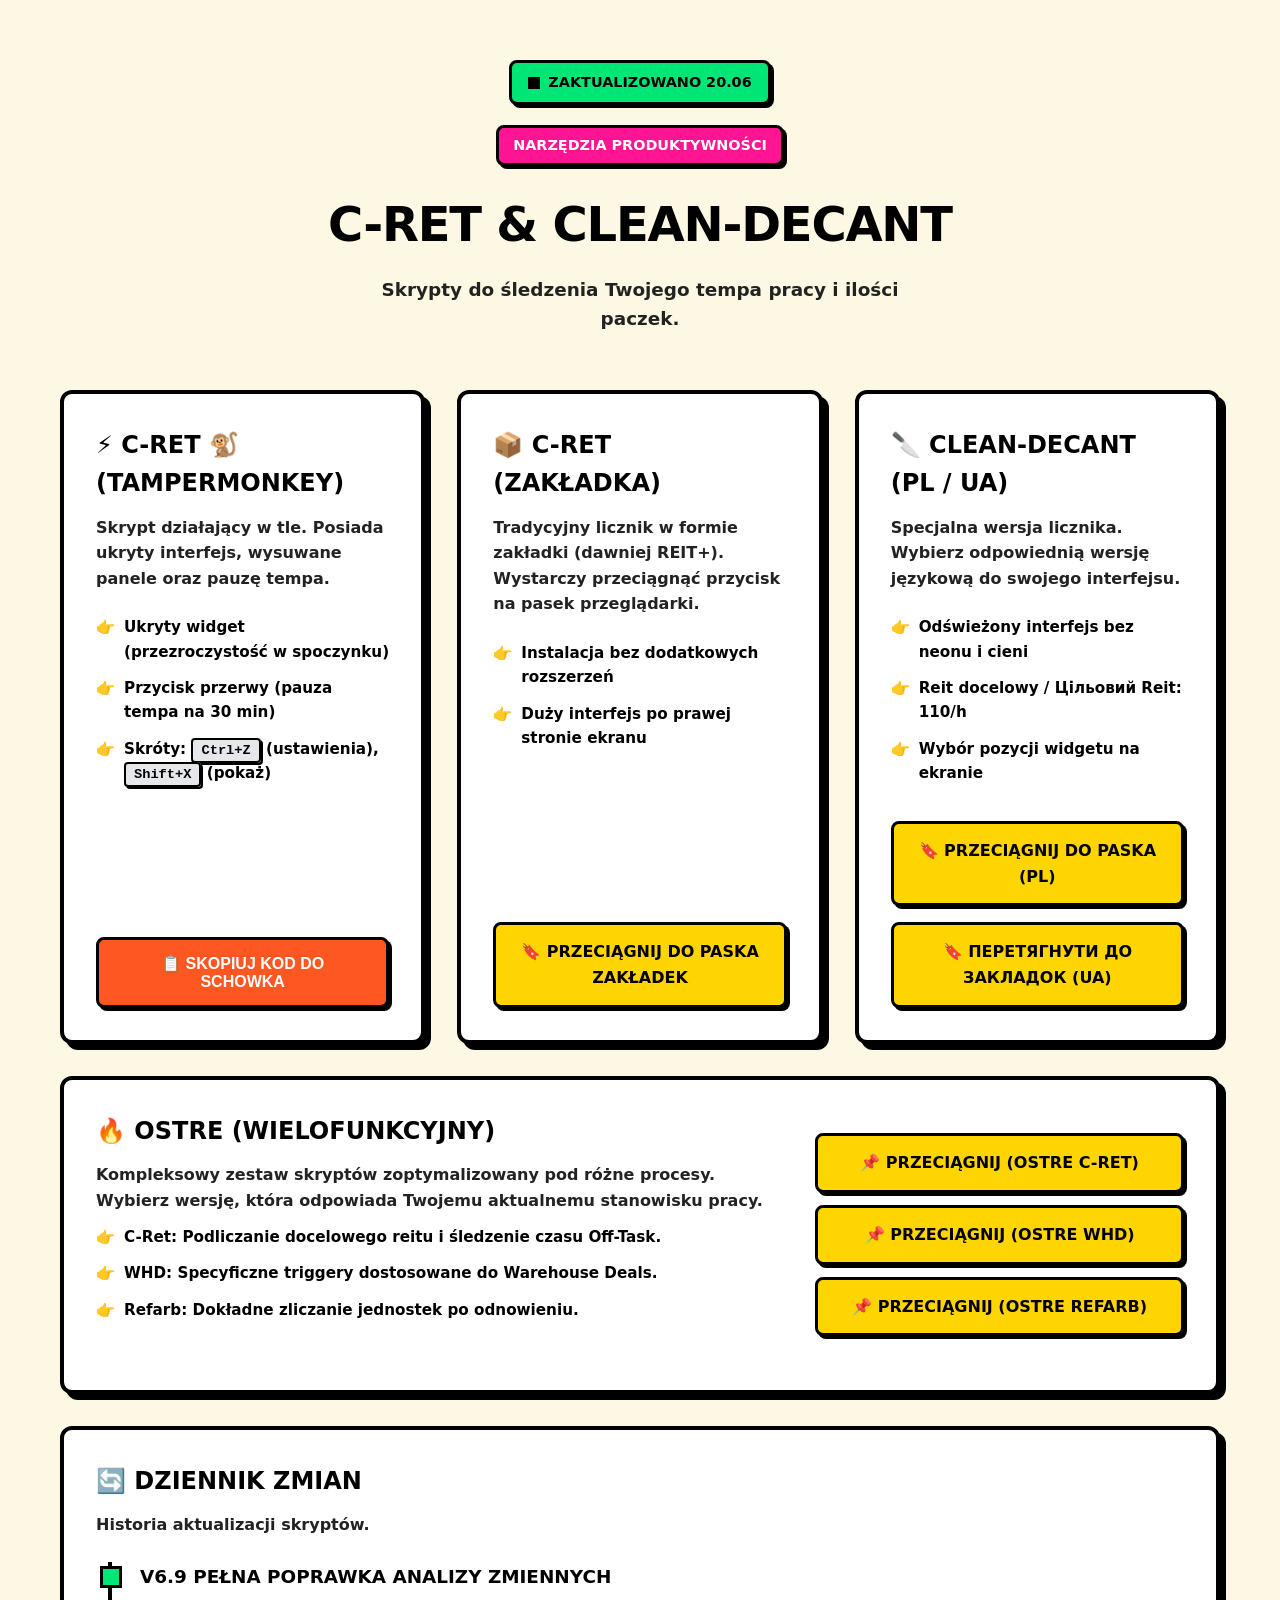
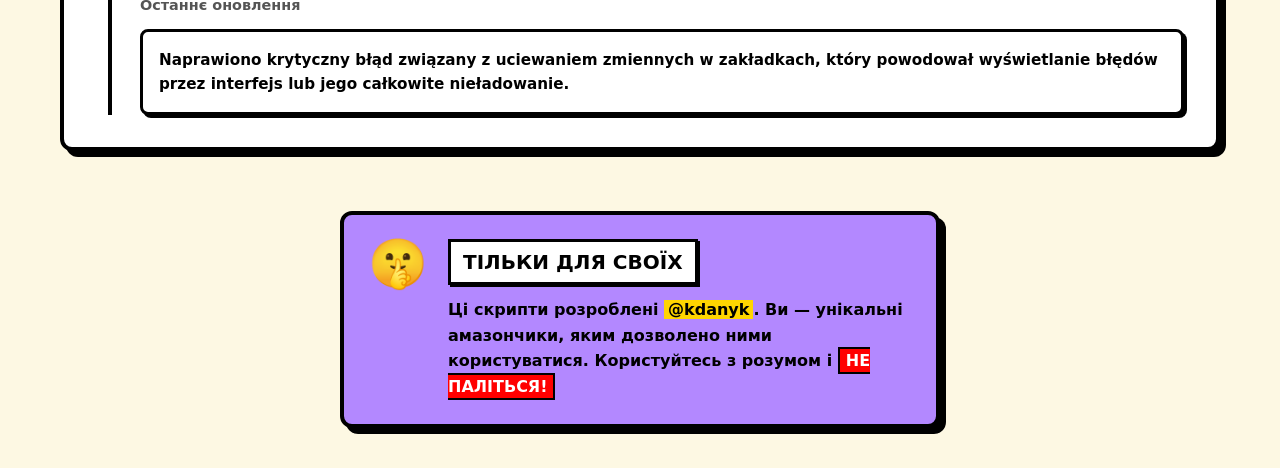
==== commit 9d4e66e3: "Update index.html" ====
--- a/index.html
+++ b/index.html
@@ -125,14 +125,7 @@
 
   </div> 
   
-  <footer>
-    <a href="https://t.me/kdanyk" target="_blank" rel="noopener noreferrer" class="feedback-btn telegram-btn">
-      <svg viewBox="0 0 24 24" width="20" height="20" fill="currentColor">
-        <path d="M12 2C6.48 2 2 6.48 2 12s4.48 10 10 10 10-4.48 10-10S17.52 2 12 2zm4.64 6.8c-.15 1.58-.8 5.42-1.13 7.19-.14.75-.42 1-.68 1.03-.58.05-1.02-.38-1.58-.75-.88-.58-1.38-.94-2.23-1.5-.99-.65-.35-1.01.22-1.59.15-.15 2.71-2.48 2.76-2.69.01-.03.01-.14-.07-.19-.08-.05-.19-.02-.27.01-.12.05-1.96 1.25-5.54 3.69-.52.36-1 .53-1.42.52-.47-.01-1.37-.26-2.03-.48-.82-.27-1.47-.42-1.42-.88.03-.24.29-.48.79-.74 3.08-1.34 5.15-2.23 6.19-2.66 2.95-1.23 3.56-1.44 3.96-1.44.09 0 .28.02.39.09.09.06.14.16.15.26.01.12.01.21-.02.32z"/>
-      </svg>
-      Написати @kdanyk для опінь
-    </a>
-  </footer>
+ 
 
   <script src="skripst/ostre.js"></script>
   <script src="js/main.js"></script>
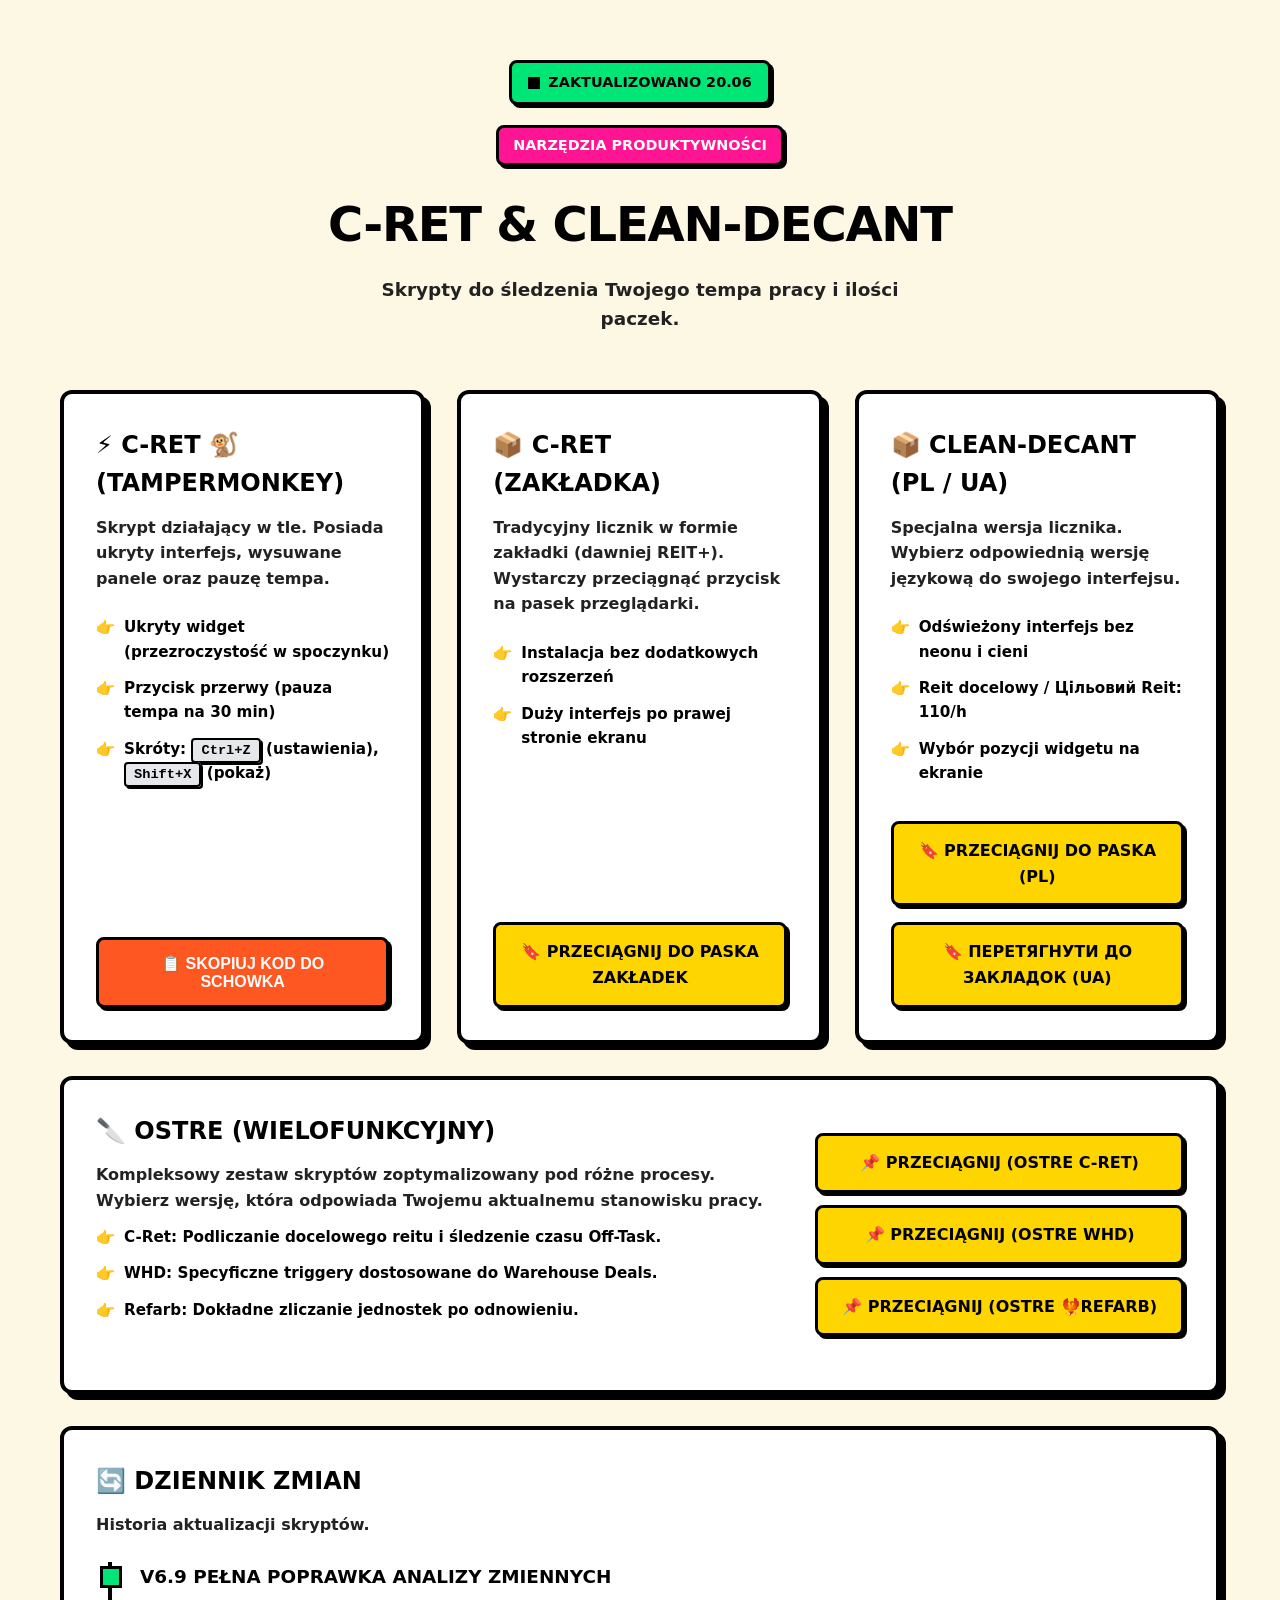
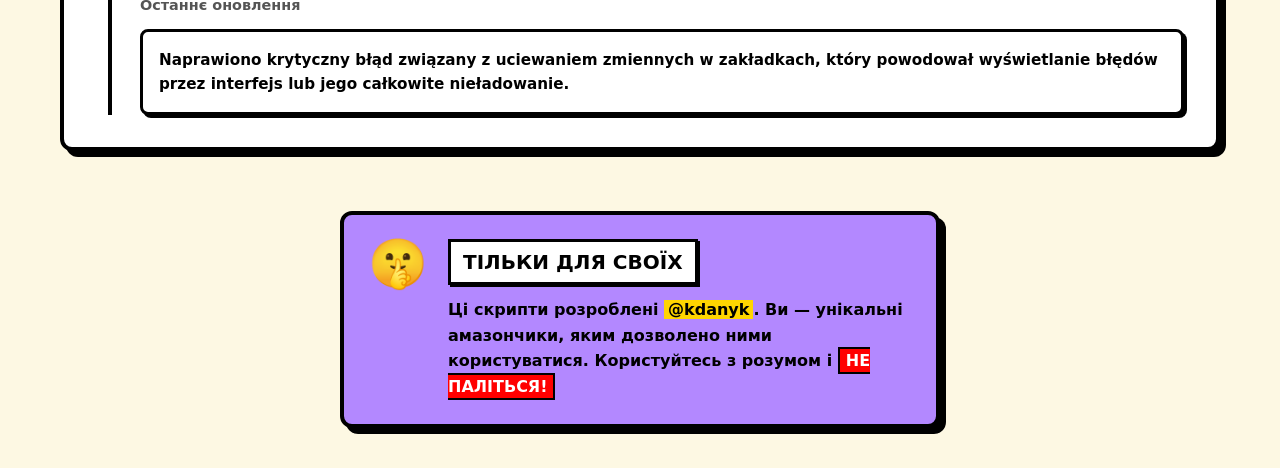
==== commit 993f702c: "Update index.html" ====
--- a/index.html
+++ b/index.html
@@ -52,7 +52,7 @@
       </div>
 
       <div class="card">
-        <h2>🔪 Clean-Decant (PL / UA)</h2>
+        <h2>📦 Clean-Decant (PL / UA)</h2>
         <p>Specjalna wersja licznika. Wybierz odpowiednią wersję językową do swojego interfejsu.</p>
         <ul class="features-list">
           <li>Odświeżony interfejs bez neonu i cieni</li>
@@ -73,7 +73,7 @@
         <div style="display: flex; flex-wrap: wrap; gap: 24px; align-items: center;">
           
           <div style="flex: 1 1 60%; min-width: 280px;">
-            <h2 style="margin-top: 0;">🔥 Ostre (Wielofunkcyjny)</h2>
+            <h2 style="margin-top: 0;">🔪 Ostre (Wielofunkcyjny)</h2>
             <p style="margin-bottom: 12px;">Kompleksowy zestaw skryptów zoptymalizowany pod różne procesy. Wybierz wersję, która odpowiada Twojemu aktualnemu stanowisku pracy.</p>
             <ul class="features-list">
               <li><strong>C-Ret:</strong> Podliczanie docelowego reitu i śledzenie czasu Off-Task.</li>
@@ -90,7 +90,7 @@
               📌 Przeciągnij (Ostre WHD)
             </a>
             <a id="ostre-refarb-btn" class="btn btn-secondary" href="#" style="text-align: center; justify-content: center;">
-              📌 Przeciągnij (Ostre Refarb)
+              📌 Przeciągnij (Ostre 🐦‍🔥Refarb)
             </a>
           </div>
 
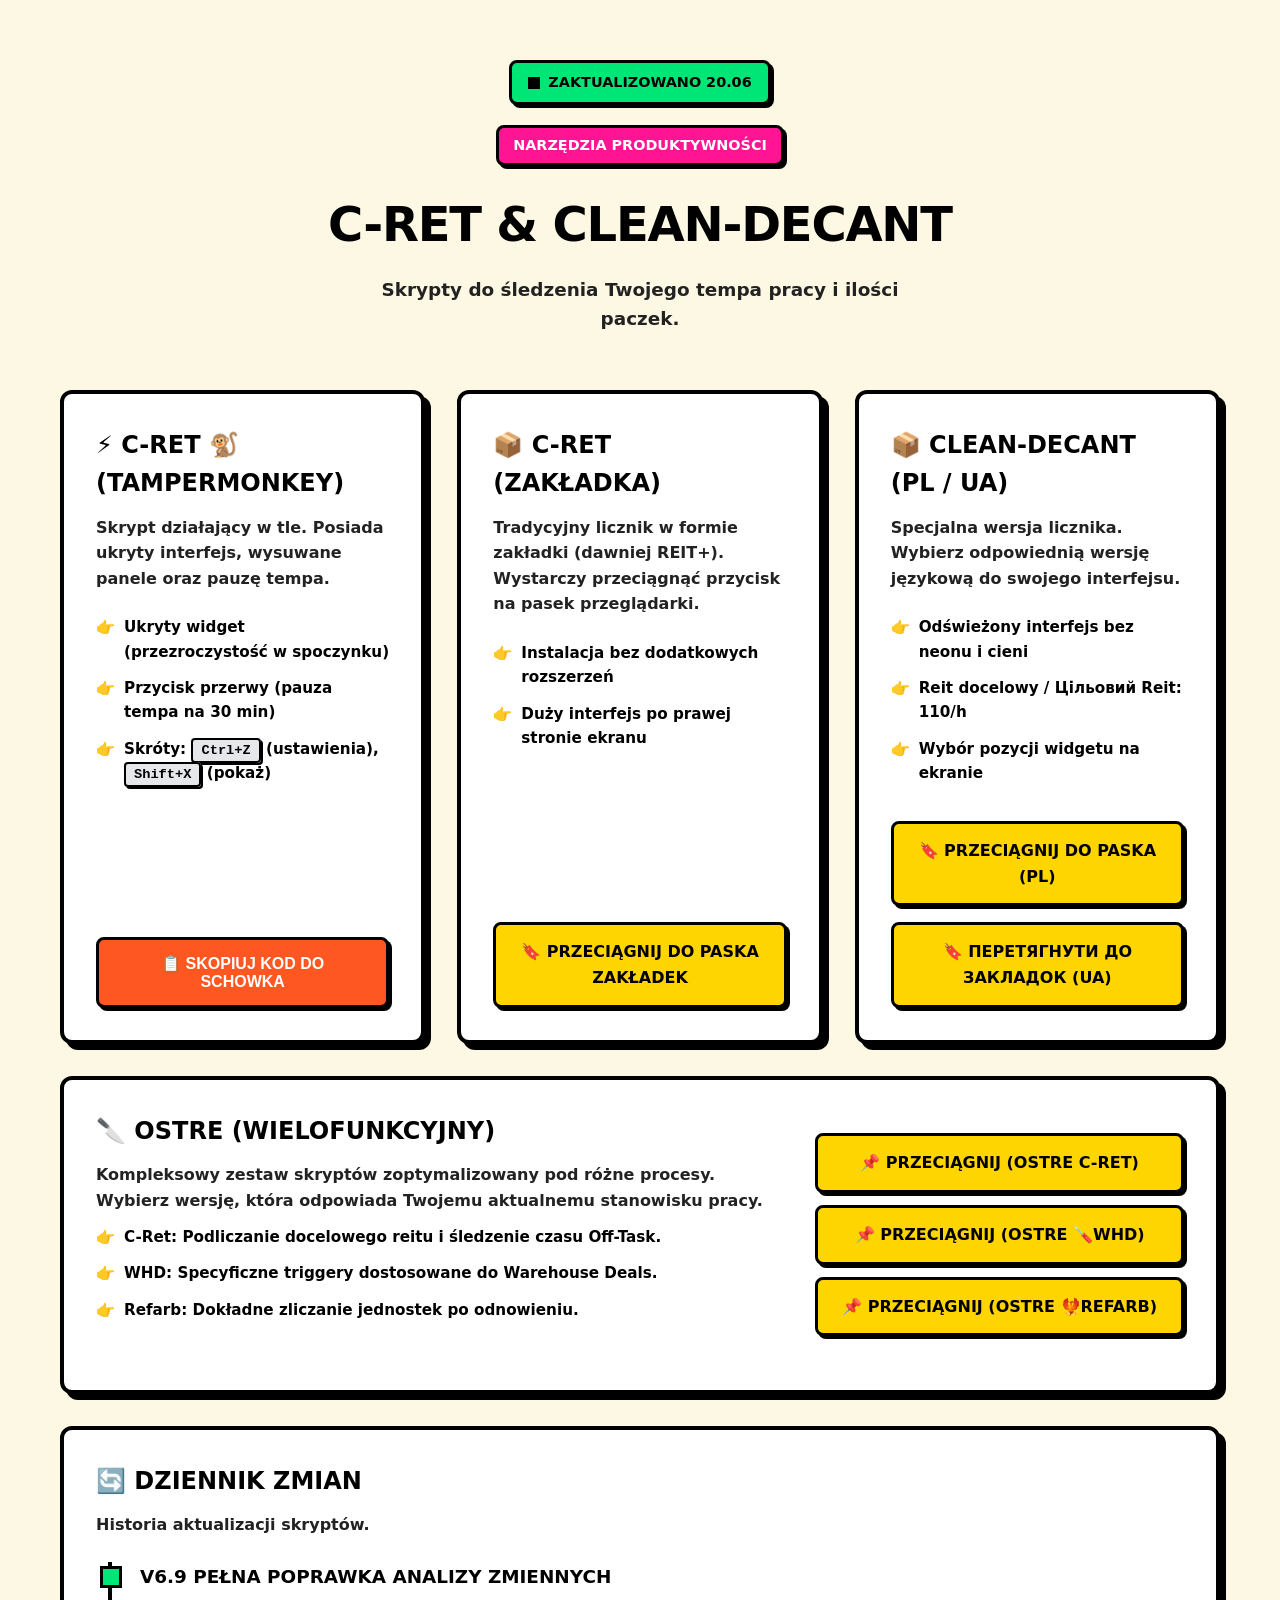
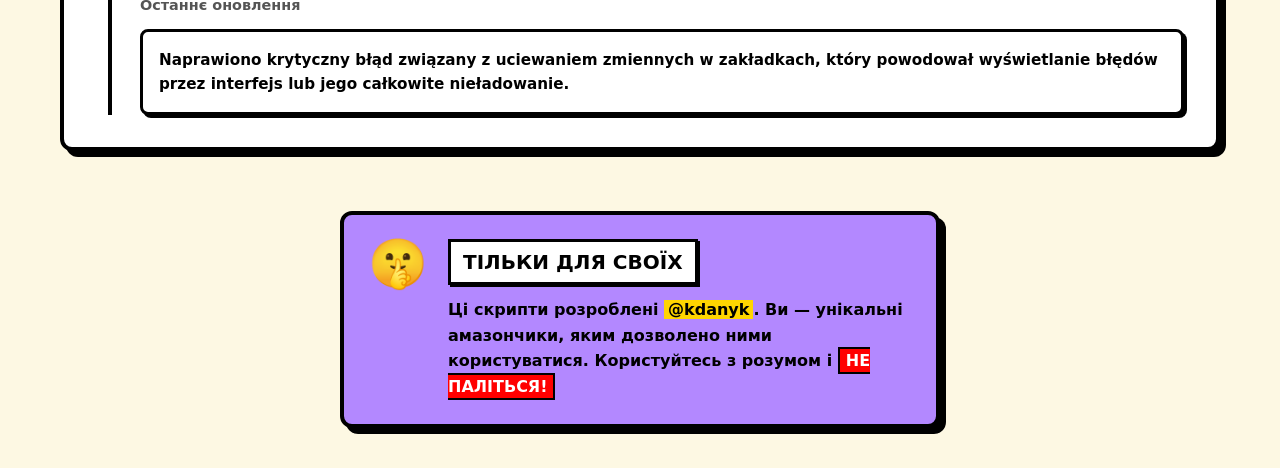
==== commit 24181398: "Update index.html" ====
--- a/index.html
+++ b/index.html
@@ -87,7 +87,7 @@
               📌 Przeciągnij (Ostre C-Ret)
             </a>
             <a id="ostre-whd-btn" class="btn btn-secondary" href="#" style="text-align: center; justify-content: center;">
-              📌 Przeciągnij (Ostre WHD)
+              📌 Przeciągnij (Ostre 🪛WHD)
             </a>
             <a id="ostre-refarb-btn" class="btn btn-secondary" href="#" style="text-align: center; justify-content: center;">
               📌 Przeciągnij (Ostre 🐦‍🔥Refarb)
